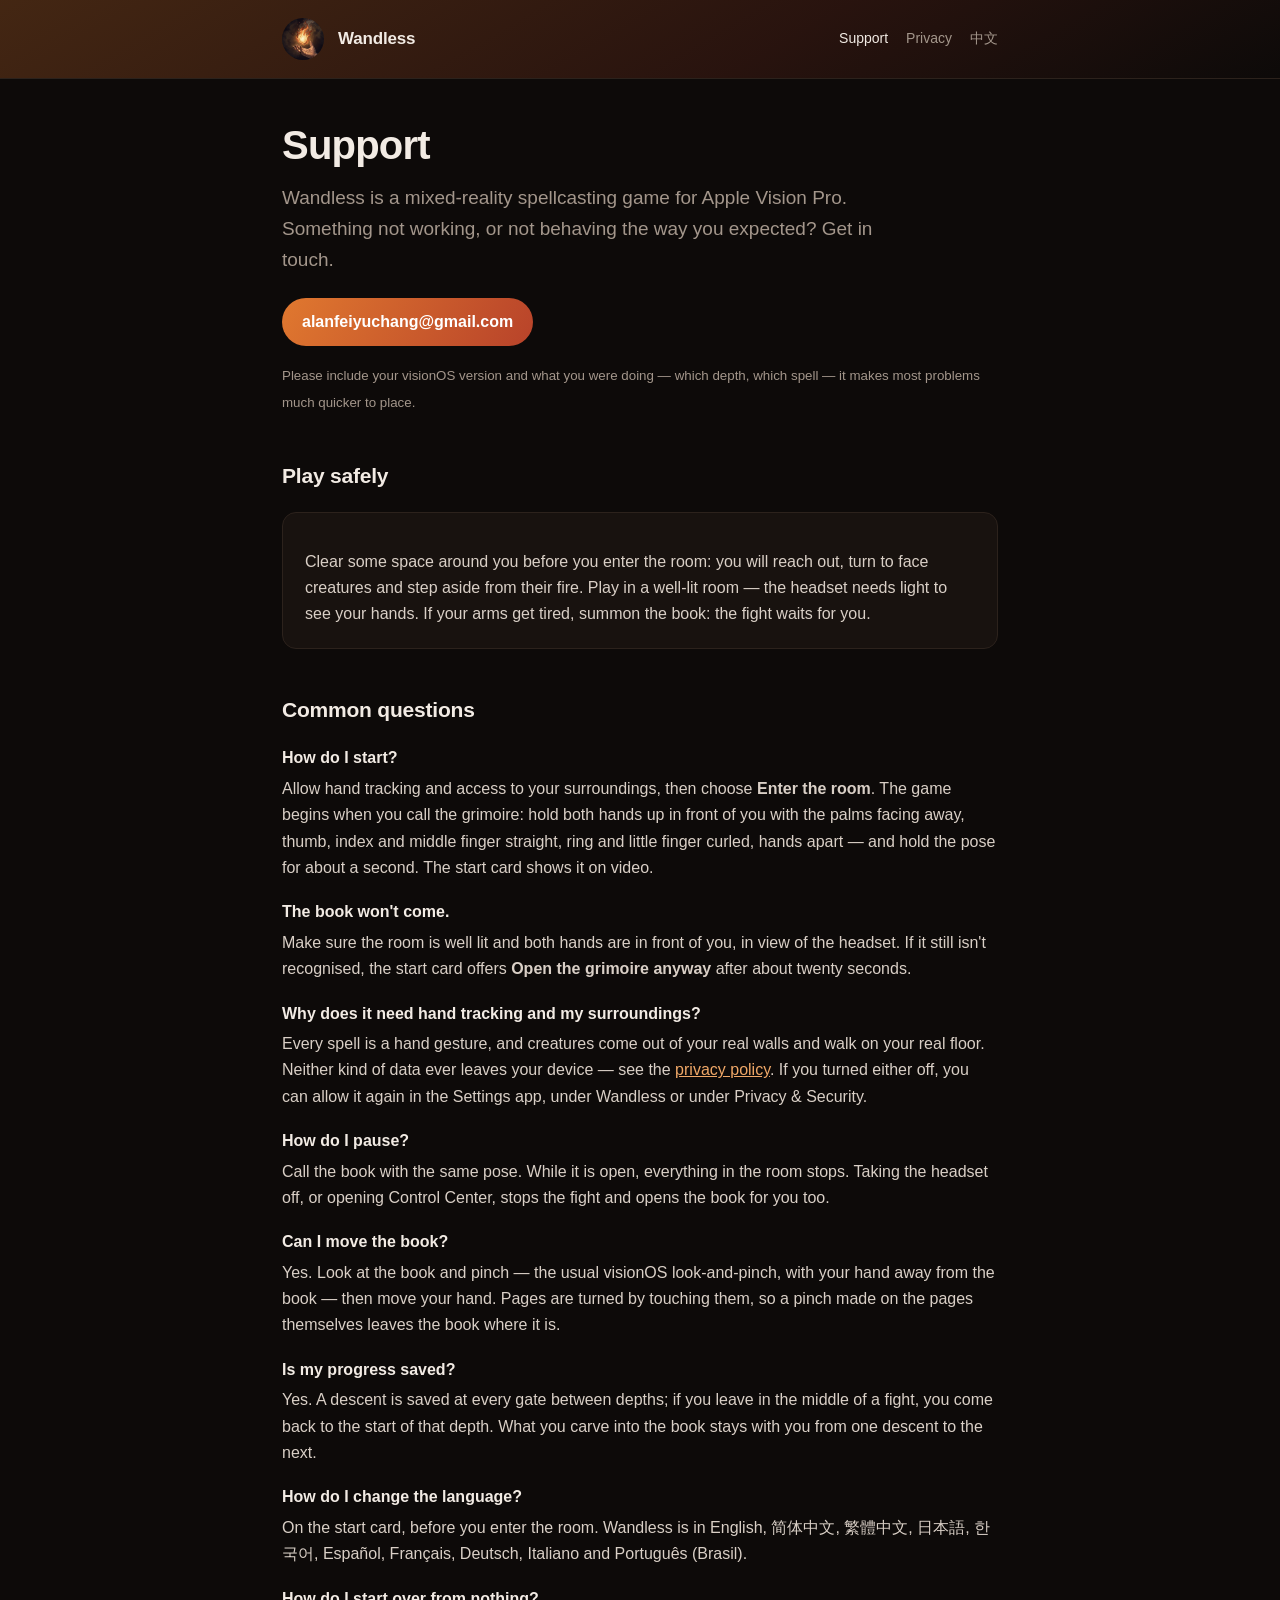
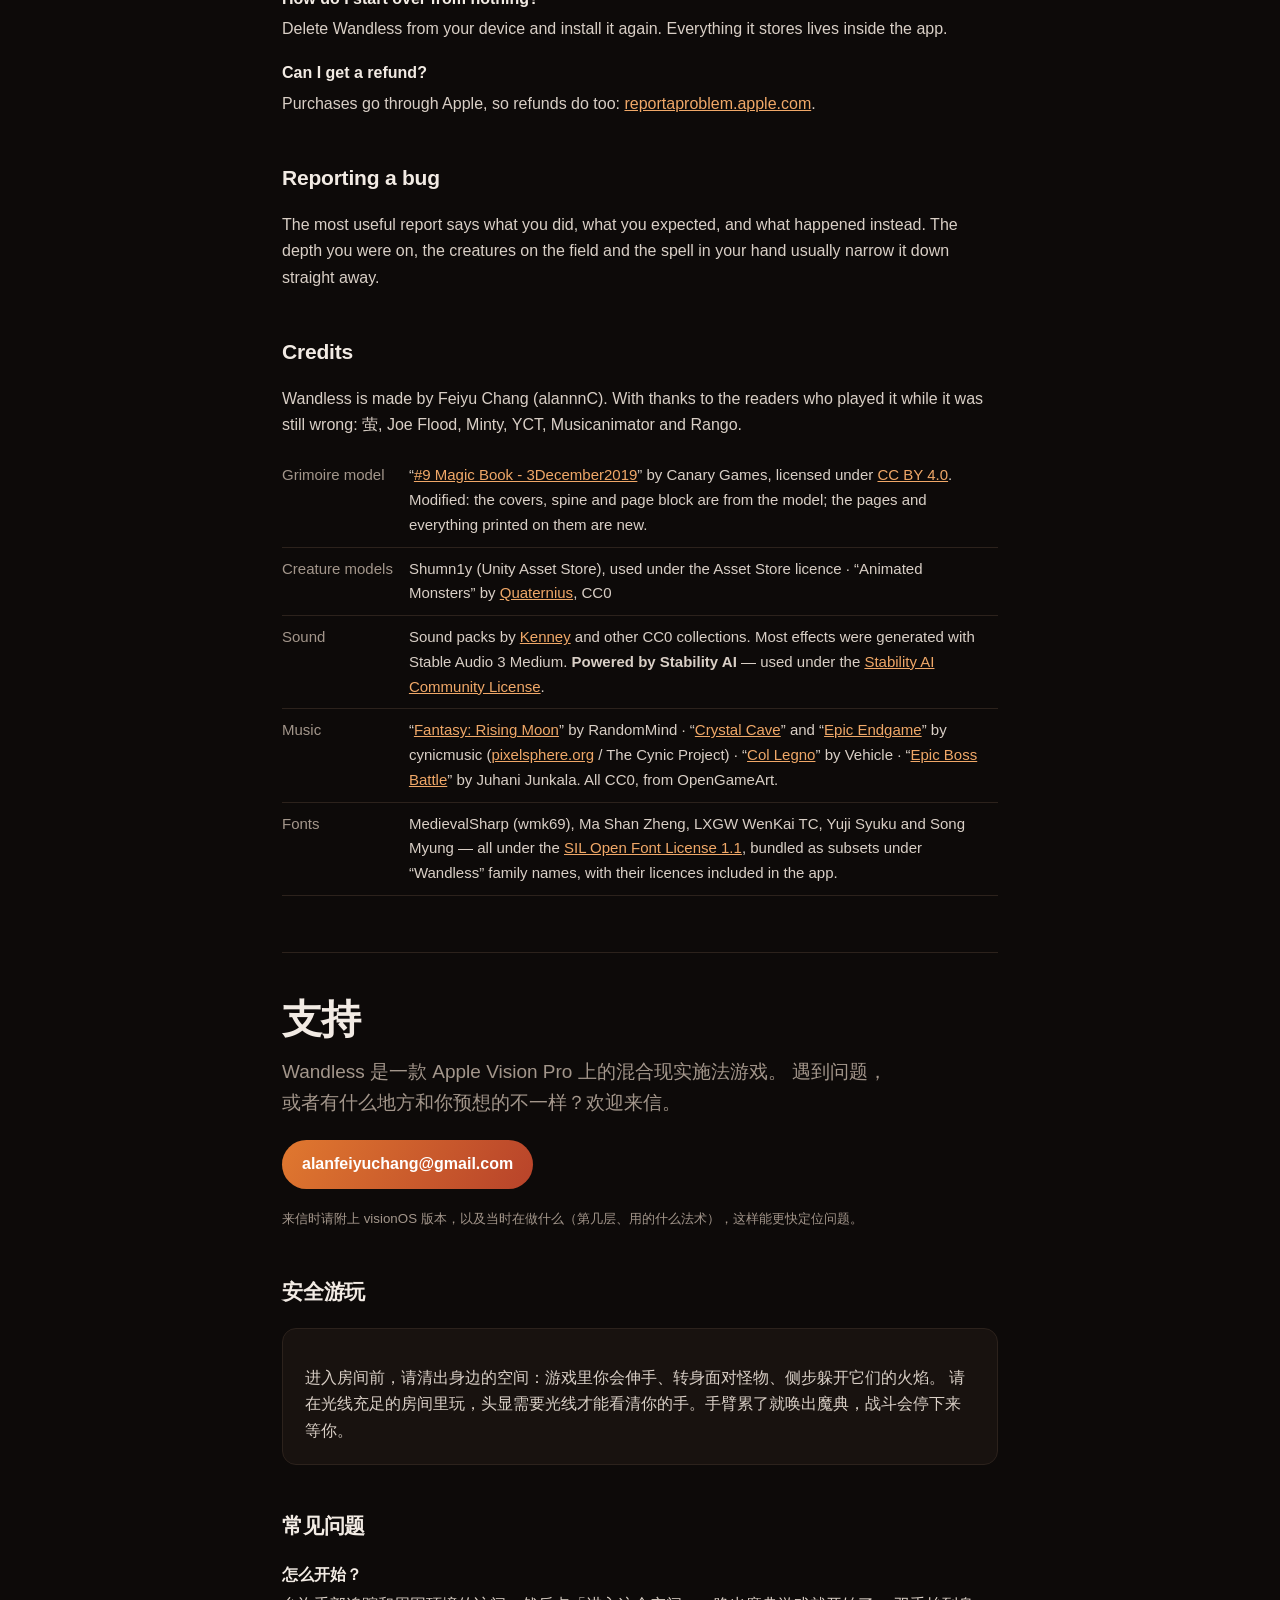
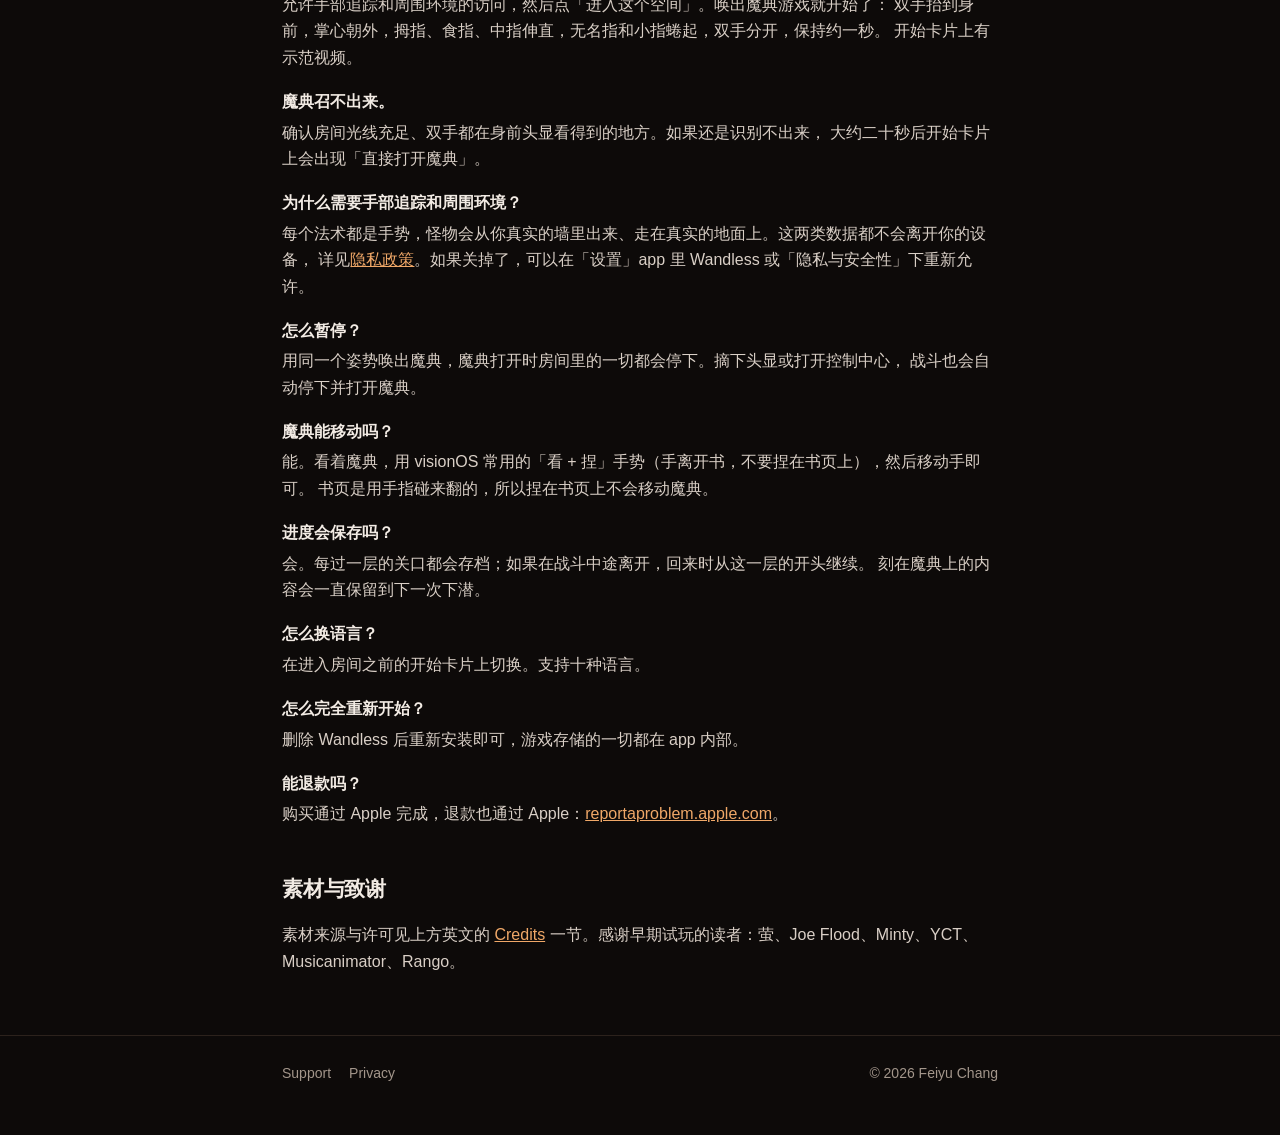
==== index.html @ e67bbbe5 "Support page and privacy policy for Wandless Co-Authored-By: Claude Opus 5.5 <noreply@anthropic.com>" ====
<!doctype html>
<html lang="en">
<head>
<meta charset="utf-8">
<meta name="viewport" content="width=device-width, initial-scale=1">
<title>Wandless — Support</title>
<meta name="description" content="Support, answers and credits for Wandless, a spellcasting game for Apple Vision Pro.">
<link rel="icon" href="img/icon.jpg">
<link rel="stylesheet" href="style.css">
</head>
<body>

<header class="site"><div class="wrap">
  <img src="img/icon.jpg" alt="">
  <strong>Wandless</strong>
  <nav>
    <a href="./" aria-current="page">Support</a>
    <a href="privacy.html">Privacy</a>
    <a href="#zh" lang="zh-Hans">中文</a>
  </nav>
</div></header>

<main class="wrap">

  <h1>Support</h1>
  <p class="tagline">Wandless is a mixed-reality spellcasting game for Apple Vision Pro.
  Something not working, or not behaving the way you expected? Get in touch.</p>
  <p><a class="mail" href="mailto:alanfeiyuchang@gmail.com?subject=Wandless%20support">alanfeiyuchang@gmail.com</a></p>
  <p><small>Please include your visionOS version and what you were doing — which depth,
  which spell — it makes most problems much quicker to place.</small></p>

  <h2>Play safely</h2>
  <div class="card">
    <p>Clear some space around you before you enter the room: you will reach out, turn to
    face creatures and step aside from their fire. Play in a well-lit room — the headset
    needs light to see your hands. If your arms get tired, summon the book: the fight waits
    for you.</p>
  </div>

  <h2>Common questions</h2>

  <dl>
    <dt>How do I start?</dt>
    <dd>Allow hand tracking and access to your surroundings, then choose
    <strong>Enter the room</strong>. The game begins when you call the grimoire: hold both
    hands up in front of you with the palms facing away, thumb, index and middle finger
    straight, ring and little finger curled, hands apart — and hold the pose for about a
    second. The start card shows it on video.</dd>

    <dt>The book won't come.</dt>
    <dd>Make sure the room is well lit and both hands are in front of you, in view of the
    headset. If it still isn't recognised, the start card offers <strong>Open the grimoire
    anyway</strong> after about twenty seconds.</dd>

    <dt>Why does it need hand tracking and my surroundings?</dt>
    <dd>Every spell is a hand gesture, and creatures come out of your real walls and walk
    on your real floor. Neither kind of data ever leaves your device — see the
    <a href="privacy.html">privacy policy</a>. If you turned either off, you can allow it
    again in the Settings app, under Wandless or under Privacy &amp; Security.</dd>

    <dt>How do I pause?</dt>
    <dd>Call the book with the same pose. While it is open, everything in the room stops.
    Taking the headset off, or opening Control Center, stops the fight and opens the book
    for you too.</dd>

    <dt>Can I move the book?</dt>
    <dd>Yes. Look at the book and pinch — the usual visionOS look-and-pinch, with your hand
    away from the book — then move your hand. Pages are turned by touching them, so a pinch
    made on the pages themselves leaves the book where it is.</dd>

    <dt>Is my progress saved?</dt>
    <dd>Yes. A descent is saved at every gate between depths; if you leave in the middle of
    a fight, you come back to the start of that depth. What you carve into the book stays
    with you from one descent to the next.</dd>

    <dt>How do I change the language?</dt>
    <dd>On the start card, before you enter the room. Wandless is in English, 简体中文,
    繁體中文, 日本語, 한국어, Español, Français, Deutsch, Italiano and Português (Brasil).</dd>

    <dt>How do I start over from nothing?</dt>
    <dd>Delete Wandless from your device and install it again. Everything it stores lives
    inside the app.</dd>

    <dt>Can I get a refund?</dt>
    <dd>Purchases go through Apple, so refunds do too:
    <a href="https://reportaproblem.apple.com">reportaproblem.apple.com</a>.</dd>
  </dl>

  <h2>Reporting a bug</h2>
  <p>The most useful report says what you did, what you expected, and what happened
  instead. The depth you were on, the creatures on the field and the spell in your hand
  usually narrow it down straight away.</p>

  <h2 id="credits">Credits</h2>
  <p>Wandless is made by Feiyu Chang (alannnC). With thanks to the readers who played it
  while it was still wrong: 萤, Joe Flood, Minty, YCT, Musicanimator and Rango.</p>

  <table class="credits">
    <tr>
      <th>Grimoire model</th>
      <td>“<a href="https://sketchfab.com/3d-models/9-magic-book-3december2019-4e245fa384fb486ba7bbc519bdc24464">#9 Magic Book - 3December2019</a>”
      by Canary Games, licensed under
      <a href="https://creativecommons.org/licenses/by/4.0/">CC BY 4.0</a>. Modified: the
      covers, spine and page block are from the model; the pages and everything printed on
      them are new.</td>
    </tr>
    <tr>
      <th>Creature models</th>
      <td>Shumn1y (Unity Asset Store), used under the Asset Store licence ·
      “Animated Monsters” by <a href="https://quaternius.com">Quaternius</a>, CC0</td>
    </tr>
    <tr>
      <th>Sound</th>
      <td>Sound packs by <a href="https://kenney.nl">Kenney</a> and other CC0 collections.
      Most effects were generated with Stable Audio 3 Medium. <strong>Powered by Stability
      AI</strong> — used under the
      <a href="https://stability.ai/community-license-agreement">Stability AI Community
      License</a>.</td>
    </tr>
    <tr>
      <th>Music</th>
      <td>
        “<a href="https://opengameart.org/content/fantasy-rising-moon">Fantasy: Rising Moon</a>” by RandomMind ·
        “<a href="https://opengameart.org/content/crystal-cave-song18">Crystal Cave</a>” and
        “<a href="https://opengameart.org/content/epic-endgame-cinematic">Epic Endgame</a>” by cynicmusic
        (<a href="http://pixelsphere.org">pixelsphere.org</a> / The Cynic Project) ·
        “<a href="https://opengameart.org/content/col-legno">Col Legno</a>” by Vehicle ·
        “<a href="https://opengameart.org/content/boss-battle-music">Epic Boss Battle</a>” by Juhani Junkala.
        All CC0, from OpenGameArt.
      </td>
    </tr>
    <tr>
      <th>Fonts</th>
      <td>MedievalSharp (wmk69), Ma Shan Zheng, LXGW WenKai TC, Yuji Syuku and Song Myung —
      all under the <a href="https://openfontlicense.org">SIL Open Font License 1.1</a>,
      bundled as subsets under “Wandless” family names, with their licences included in the
      app.</td>
    </tr>
  </table>

  <hr class="lang">
  <section id="zh" lang="zh-Hans">
    <h1>支持</h1>
    <p class="tagline">Wandless 是一款 Apple Vision Pro 上的混合现实施法游戏。
    遇到问题，或者有什么地方和你预想的不一样？欢迎来信。</p>
    <p><a class="mail" href="mailto:alanfeiyuchang@gmail.com?subject=Wandless%20support">alanfeiyuchang@gmail.com</a></p>
    <p><small>来信时请附上 visionOS 版本，以及当时在做什么（第几层、用的什么法术），这样能更快定位问题。</small></p>

    <h2>安全游玩</h2>
    <div class="card">
      <p>进入房间前，请清出身边的空间：游戏里你会伸手、转身面对怪物、侧步躲开它们的火焰。
      请在光线充足的房间里玩，头显需要光线才能看清你的手。手臂累了就唤出魔典，战斗会停下来等你。</p>
    </div>

    <h2>常见问题</h2>
    <dl>
      <dt>怎么开始？</dt>
      <dd>允许手部追踪和周围环境的访问，然后点「进入这个空间」。唤出魔典游戏就开始了：
      双手抬到身前，掌心朝外，拇指、食指、中指伸直，无名指和小指蜷起，双手分开，保持约一秒。
      开始卡片上有示范视频。</dd>

      <dt>魔典召不出来。</dt>
      <dd>确认房间光线充足、双手都在身前头显看得到的地方。如果还是识别不出来，
      大约二十秒后开始卡片上会出现「直接打开魔典」。</dd>

      <dt>为什么需要手部追踪和周围环境？</dt>
      <dd>每个法术都是手势，怪物会从你真实的墙里出来、走在真实的地面上。这两类数据都不会离开你的设备，
      详见<a href="privacy.html#zh">隐私政策</a>。如果关掉了，可以在「设置」app 里 Wandless 或「隐私与安全性」下重新允许。</dd>

      <dt>怎么暂停？</dt>
      <dd>用同一个姿势唤出魔典，魔典打开时房间里的一切都会停下。摘下头显或打开控制中心，
      战斗也会自动停下并打开魔典。</dd>

      <dt>魔典能移动吗？</dt>
      <dd>能。看着魔典，用 visionOS 常用的「看 + 捏」手势（手离开书，不要捏在书页上），然后移动手即可。
      书页是用手指碰来翻的，所以捏在书页上不会移动魔典。</dd>

      <dt>进度会保存吗？</dt>
      <dd>会。每过一层的关口都会存档；如果在战斗中途离开，回来时从这一层的开头继续。
      刻在魔典上的内容会一直保留到下一次下潜。</dd>

      <dt>怎么换语言？</dt>
      <dd>在进入房间之前的开始卡片上切换。支持十种语言。</dd>

      <dt>怎么完全重新开始？</dt>
      <dd>删除 Wandless 后重新安装即可，游戏存储的一切都在 app 内部。</dd>

      <dt>能退款吗？</dt>
      <dd>购买通过 Apple 完成，退款也通过 Apple：<a href="https://reportaproblem.apple.com">reportaproblem.apple.com</a>。</dd>
    </dl>

    <h2>素材与致谢</h2>
    <p>素材来源与许可见上方英文的 <a href="#credits">Credits</a> 一节。感谢早期试玩的读者：萤、Joe Flood、Minty、YCT、Musicanimator、Rango。</p>
  </section>

</main>

<footer class="site"><div class="wrap">
  <a href="./">Support</a>
  <a href="privacy.html">Privacy</a>
  <span class="spacer"></span>
  <span class="muted">© 2026 Feiyu Chang</span>
</div></footer>

</body>
</html>
---- style.css ----
/* Wandless support site — the game's ember palette, one stylesheet, no dependencies. */
:root {
  --bg: #0d0a09;
  --panel: #18120f;
  --line: #2c221c;
  --fg: #f2ebe4;
  --body: #d9cfc6;
  --muted: #a3968b;
  --accent: #e0782f;
  --accent2: #b8432a;
  --link: #f0a868;
}
* { box-sizing: border-box; }
body {
  margin: 0; background: var(--bg); color: var(--fg);
  font: 16px/1.65 -apple-system, BlinkMacSystemFont, "Segoe UI", Roboto, Helvetica, Arial,
        "PingFang SC", "Hiragino Sans GB", "Microsoft YaHei", sans-serif;
  -webkit-font-smoothing: antialiased;
}
a { color: var(--link); }
.wrap { max-width: 760px; margin: 0 auto; padding: 0 22px; }

header.site {
  border-bottom: 1px solid var(--line);
  background: linear-gradient(150deg, rgba(224,120,47,.26), rgba(184,67,42,.16) 60%, transparent);
}
header.site .wrap { display: flex; align-items: center; gap: 14px; padding-top: 18px; padding-bottom: 18px; }
header.site img { width: 42px; height: 42px; border-radius: 50%; }
header.site strong { font-size: 17px; letter-spacing: -.01em; }
nav { margin-left: auto; display: flex; gap: 18px; font-size: 14px; }
nav a { color: var(--muted); text-decoration: none; }
nav a:hover, nav a[aria-current] { color: var(--fg); }

h1 { font-size: 40px; line-height: 1.12; margin: 44px 0 14px; letter-spacing: -.02em; }
.tagline { font-size: 19px; color: var(--muted); margin: 0 0 6px; max-width: 32em; }
h2 { font-size: 21px; margin: 44px 0 12px; letter-spacing: -.01em; }
h3 { font-size: 16px; margin: 26px 0 6px; }
p, li { color: var(--body); }
small, .muted { color: var(--muted); }

.card {
  background: var(--panel); border: 1px solid var(--line);
  border-radius: 14px; padding: 20px 22px; margin: 18px 0;
}
.card p:last-child { margin-bottom: 0; }

.mail {
  display: inline-block; margin-top: 6px; padding: 11px 20px; border-radius: 999px;
  background: linear-gradient(120deg, var(--accent), var(--accent2));
  color: #fff; text-decoration: none; font-weight: 600;
}
dl dt { font-weight: 600; margin-top: 18px; }
dl dd { margin: 4px 0 0; color: var(--body); }

table.credits { width: 100%; border-collapse: collapse; font-size: 15px; margin: 8px 0 4px; }
table.credits th, table.credits td { text-align: left; vertical-align: top; padding: 9px 10px 9px 0; border-bottom: 1px solid var(--line); }
table.credits th { color: var(--muted); font-weight: 500; white-space: nowrap; padding-right: 16px; }
table.credits td { color: var(--body); }

hr.lang { border: 0; border-top: 1px solid var(--line); margin: 56px 0 0; }

footer.site { border-top: 1px solid var(--line); margin-top: 60px; padding: 26px 0 50px; font-size: 14px; }
footer.site .wrap { display: flex; gap: 18px; flex-wrap: wrap; }
footer.site a { color: var(--muted); text-decoration: none; }
footer.site a:hover { color: var(--fg); }
footer.site .spacer { flex: 1; }

@media (max-width: 520px) {
  h1 { font-size: 32px; }
  nav { gap: 12px; }
  table.credits th { white-space: normal; }
}
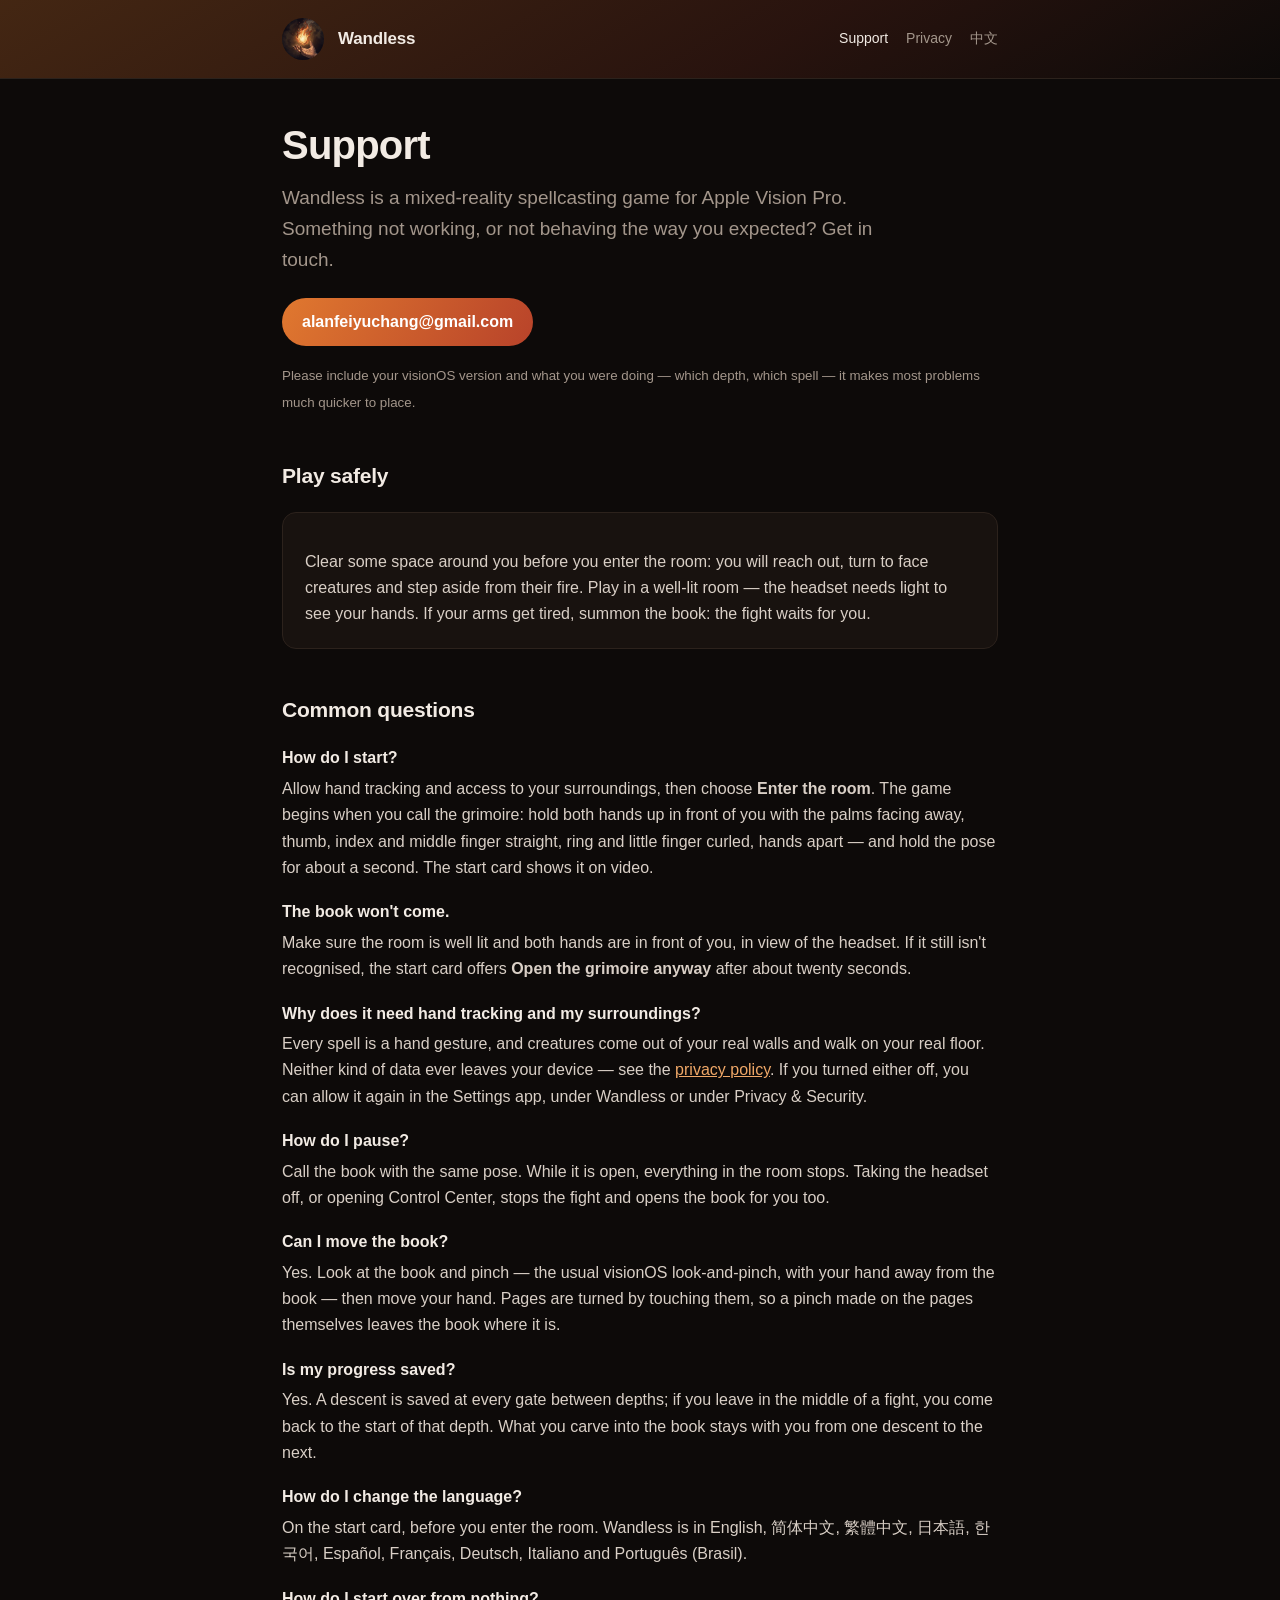
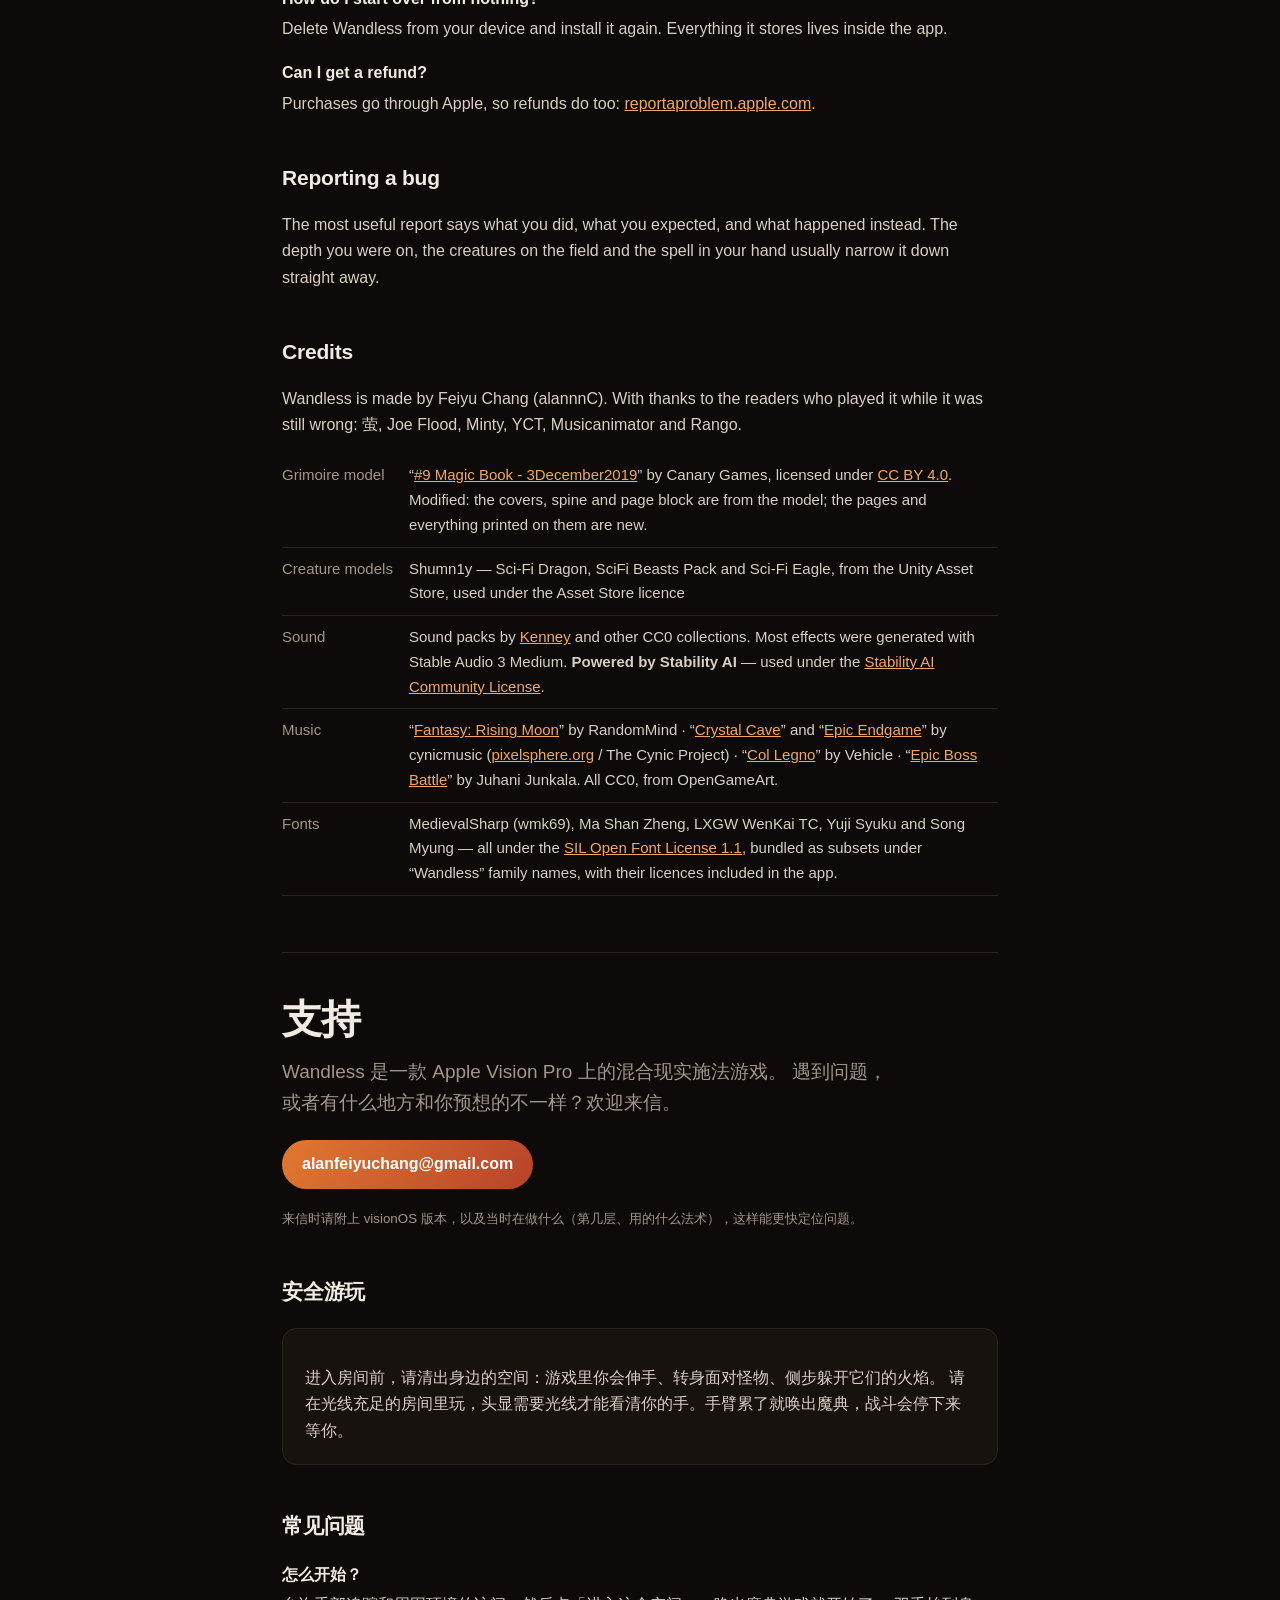
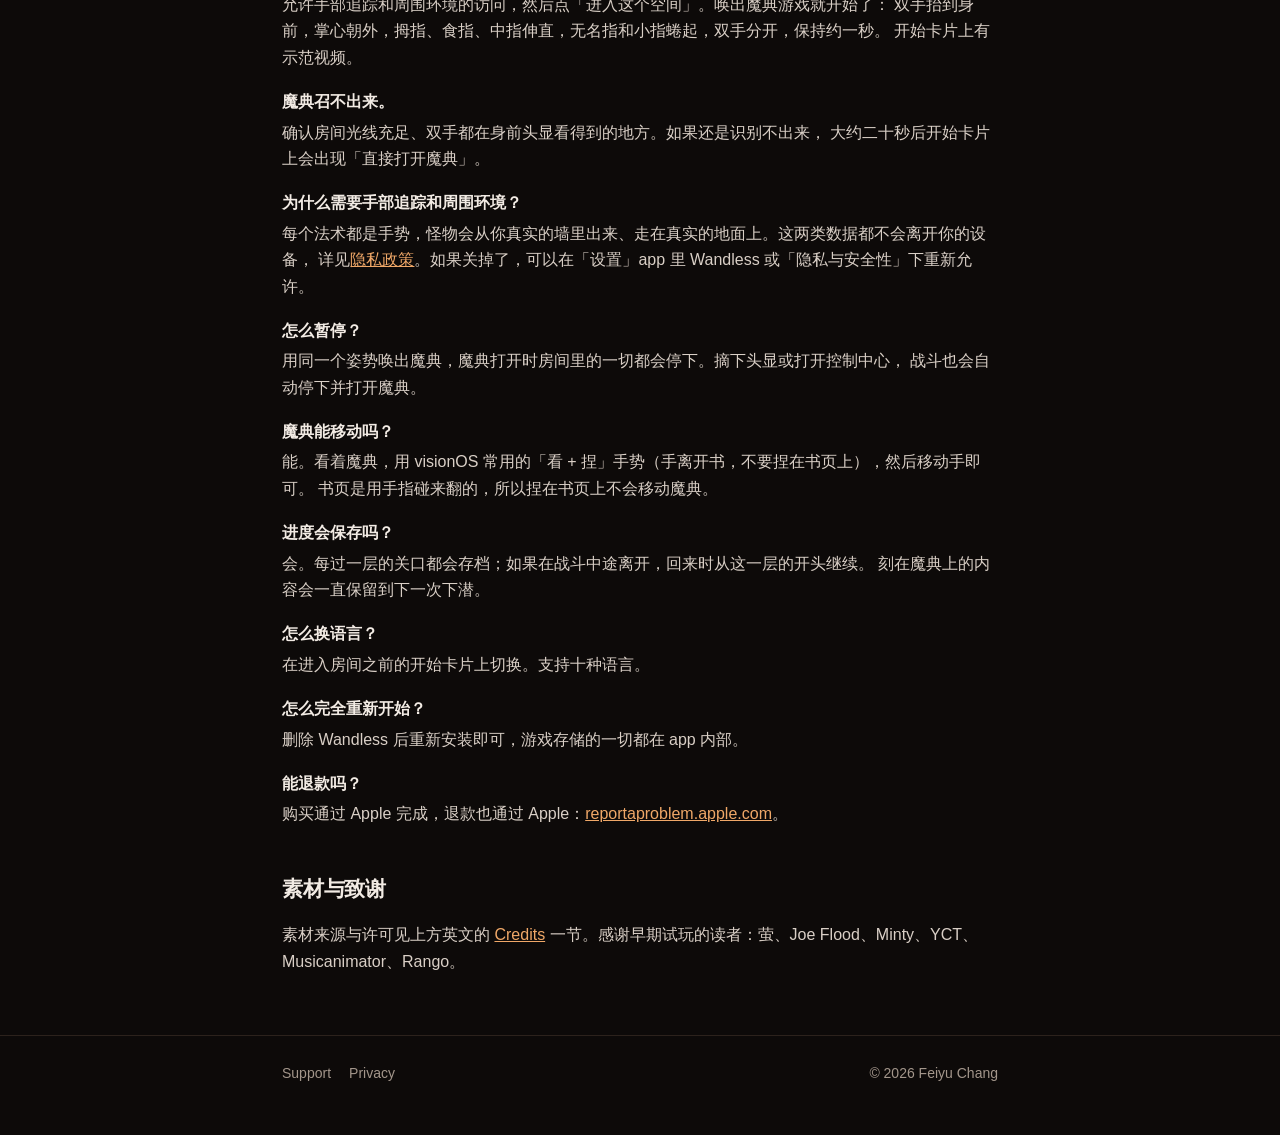
==== commit 40b6d3cf: "Creature credits name the Shumn1y packs that actually ship Co-Authored-By: Claude Opus 5.5 <noreply@" ====
--- a/index.html
+++ b/index.html
@@ -106,8 +106,8 @@
     </tr>
     <tr>
       <th>Creature models</th>
-      <td>Shumn1y (Unity Asset Store), used under the Asset Store licence ·
-      “Animated Monsters” by <a href="https://quaternius.com">Quaternius</a>, CC0</td>
+      <td>Shumn1y — Sci-Fi Dragon, SciFi Beasts Pack and Sci-Fi Eagle, from the Unity Asset
+      Store, used under the Asset Store licence</td>
     </tr>
     <tr>
       <th>Sound</th>
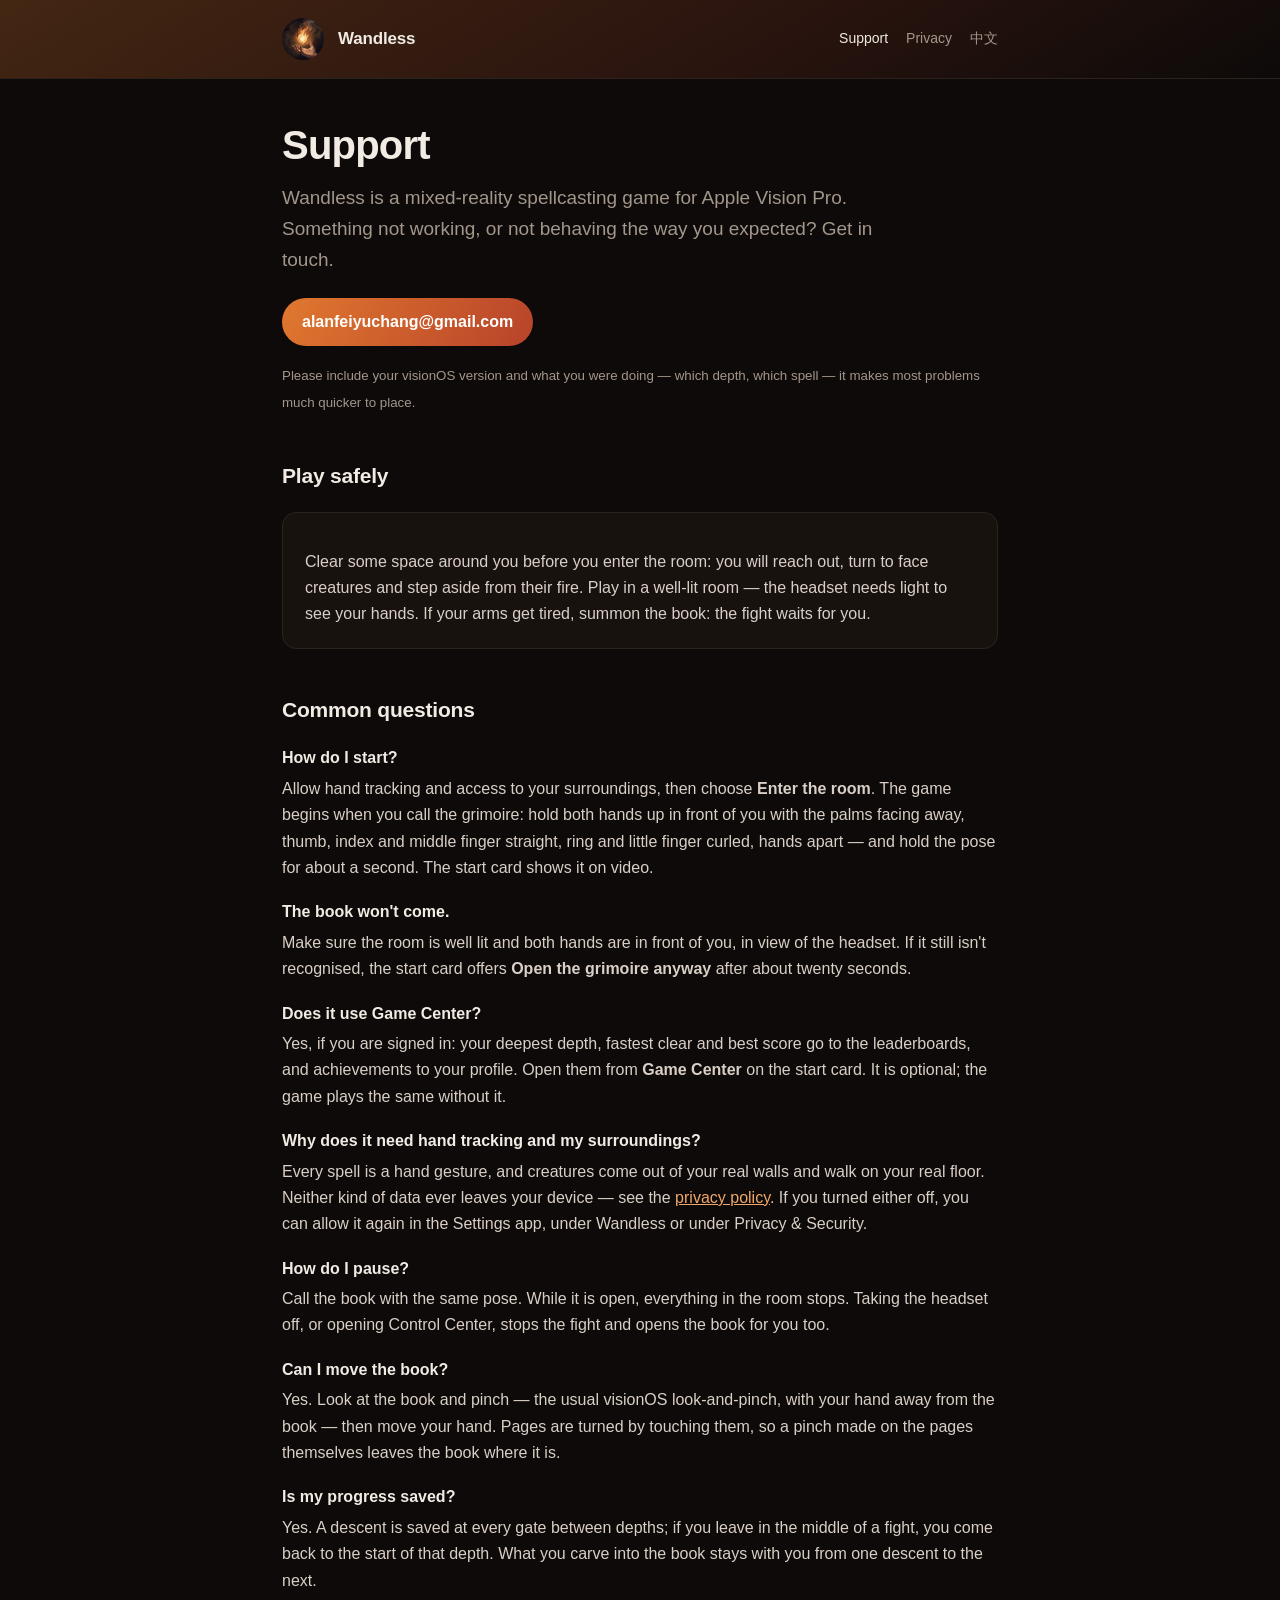
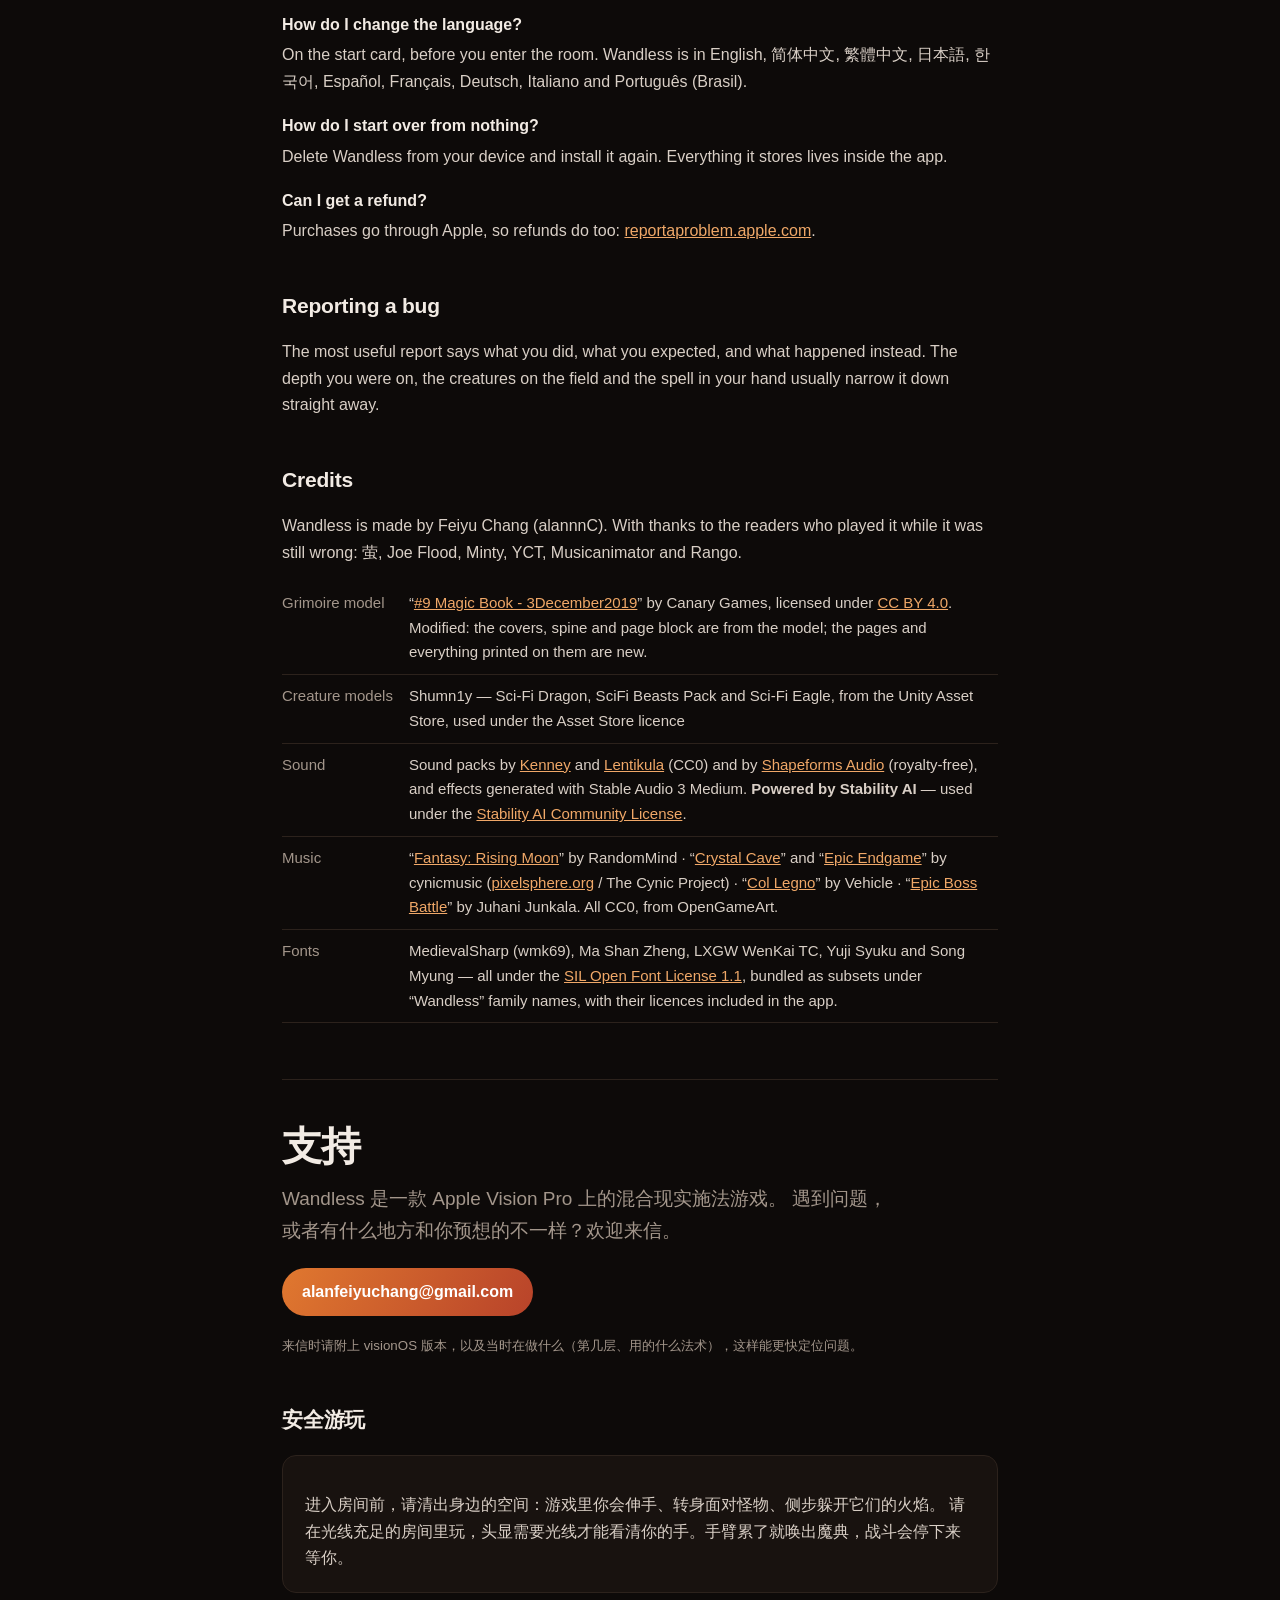
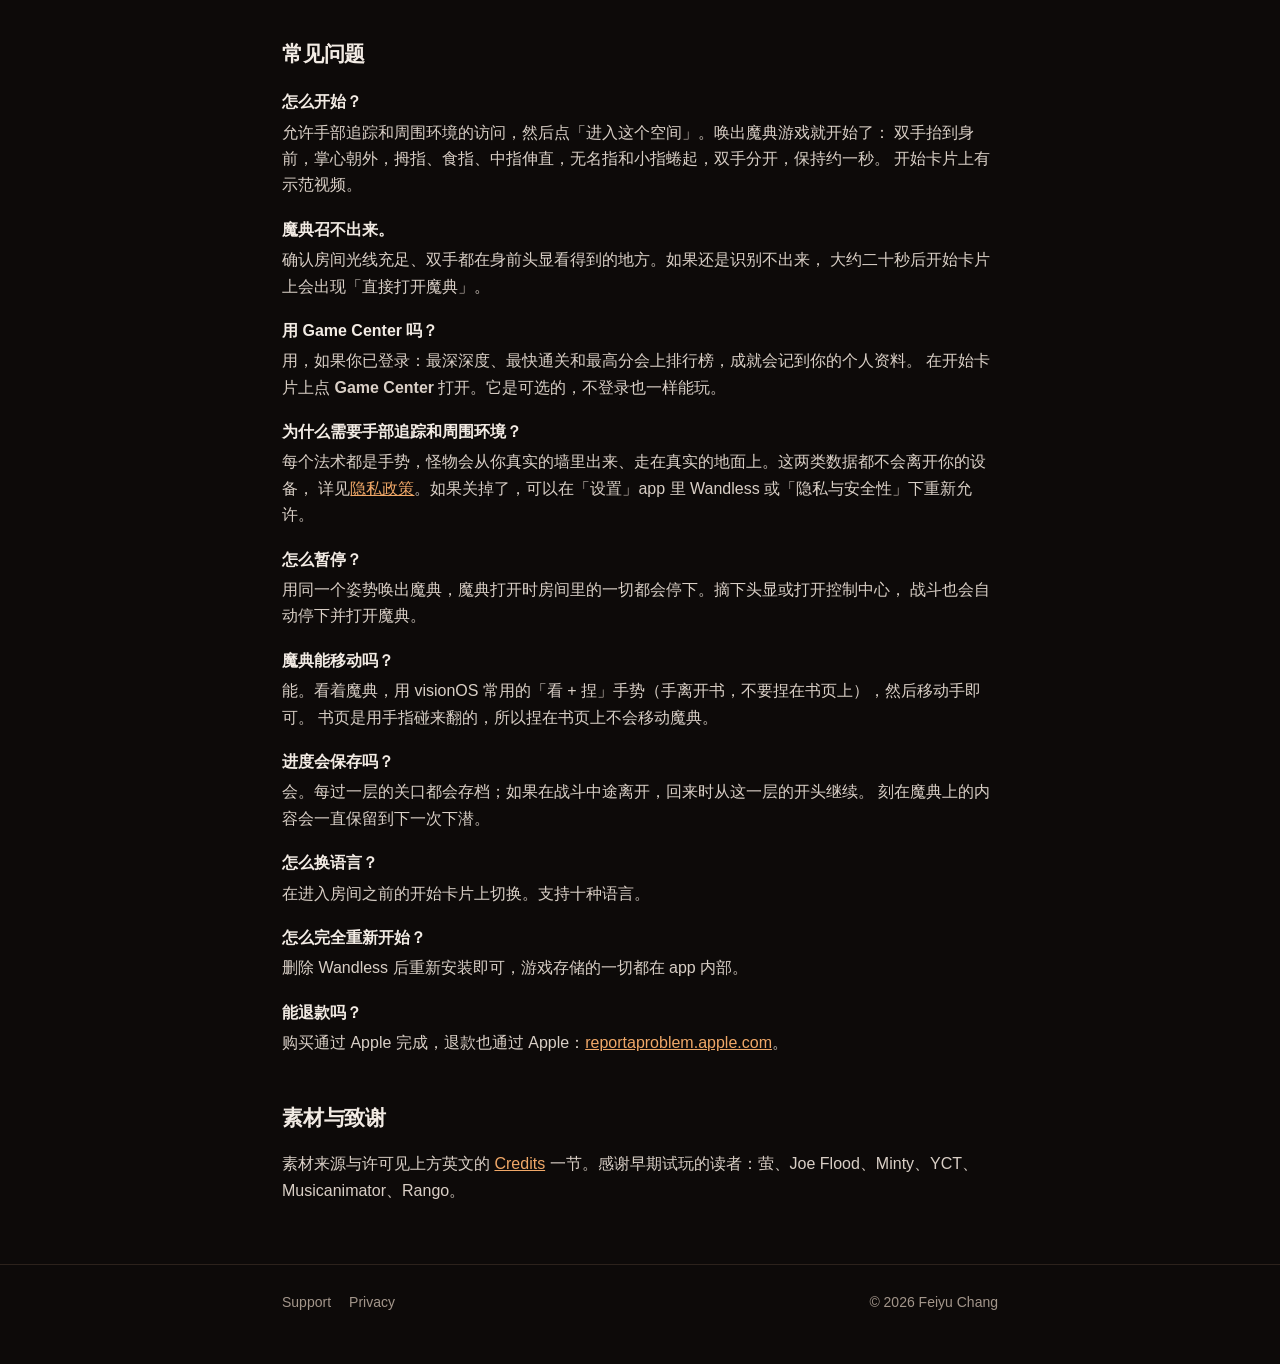
==== commit 72ff9d5e: "Privacy policy and support page describe Game Center, and the sound credits name every pack Co-Autho" ====
--- a/index.html
+++ b/index.html
@@ -52,6 +52,11 @@
     headset. If it still isn't recognised, the start card offers <strong>Open the grimoire
     anyway</strong> after about twenty seconds.</dd>
 
+    <dt>Does it use Game Center?</dt>
+    <dd>Yes, if you are signed in: your deepest depth, fastest clear and best score go to the
+    leaderboards, and achievements to your profile. Open them from <strong>Game Center</strong>
+    on the start card. It is optional; the game plays the same without it.</dd>
+
     <dt>Why does it need hand tracking and my surroundings?</dt>
     <dd>Every spell is a hand gesture, and creatures come out of your real walls and walk
     on your real floor. Neither kind of data ever leaves your device — see the
@@ -111,11 +116,12 @@
     </tr>
     <tr>
       <th>Sound</th>
-      <td>Sound packs by <a href="https://kenney.nl">Kenney</a> and other CC0 collections.
-      Most effects were generated with Stable Audio 3 Medium. <strong>Powered by Stability
-      AI</strong> — used under the
-      <a href="https://stability.ai/community-license-agreement">Stability AI Community
-      License</a>.</td>
+      <td>Sound packs by <a href="https://kenney.nl">Kenney</a> and
+      <a href="https://lentikula.itch.io">Lentikula</a> (CC0) and by
+      <a href="https://shapeforms.itch.io">Shapeforms Audio</a> (royalty-free), and effects
+      generated with Stable Audio 3 Medium. <strong>Powered by Stability AI</strong> — used
+      under the <a href="https://stability.ai/community-license-agreement">Stability AI
+      Community License</a>.</td>
     </tr>
     <tr>
       <th>Music</th>
@@ -163,6 +169,10 @@
       <dd>确认房间光线充足、双手都在身前头显看得到的地方。如果还是识别不出来，
       大约二十秒后开始卡片上会出现「直接打开魔典」。</dd>
 
+      <dt>用 Game Center 吗？</dt>
+      <dd>用，如果你已登录：最深深度、最快通关和最高分会上排行榜，成就会记到你的个人资料。
+      在开始卡片上点 <strong>Game Center</strong> 打开。它是可选的，不登录也一样能玩。</dd>
+
       <dt>为什么需要手部追踪和周围环境？</dt>
       <dd>每个法术都是手势，怪物会从你真实的墙里出来、走在真实的地面上。这两类数据都不会离开你的设备，
       详见<a href="privacy.html#zh">隐私政策</a>。如果关掉了，可以在「设置」app 里 Wandless 或「隐私与安全性」下重新允许。</dd>
